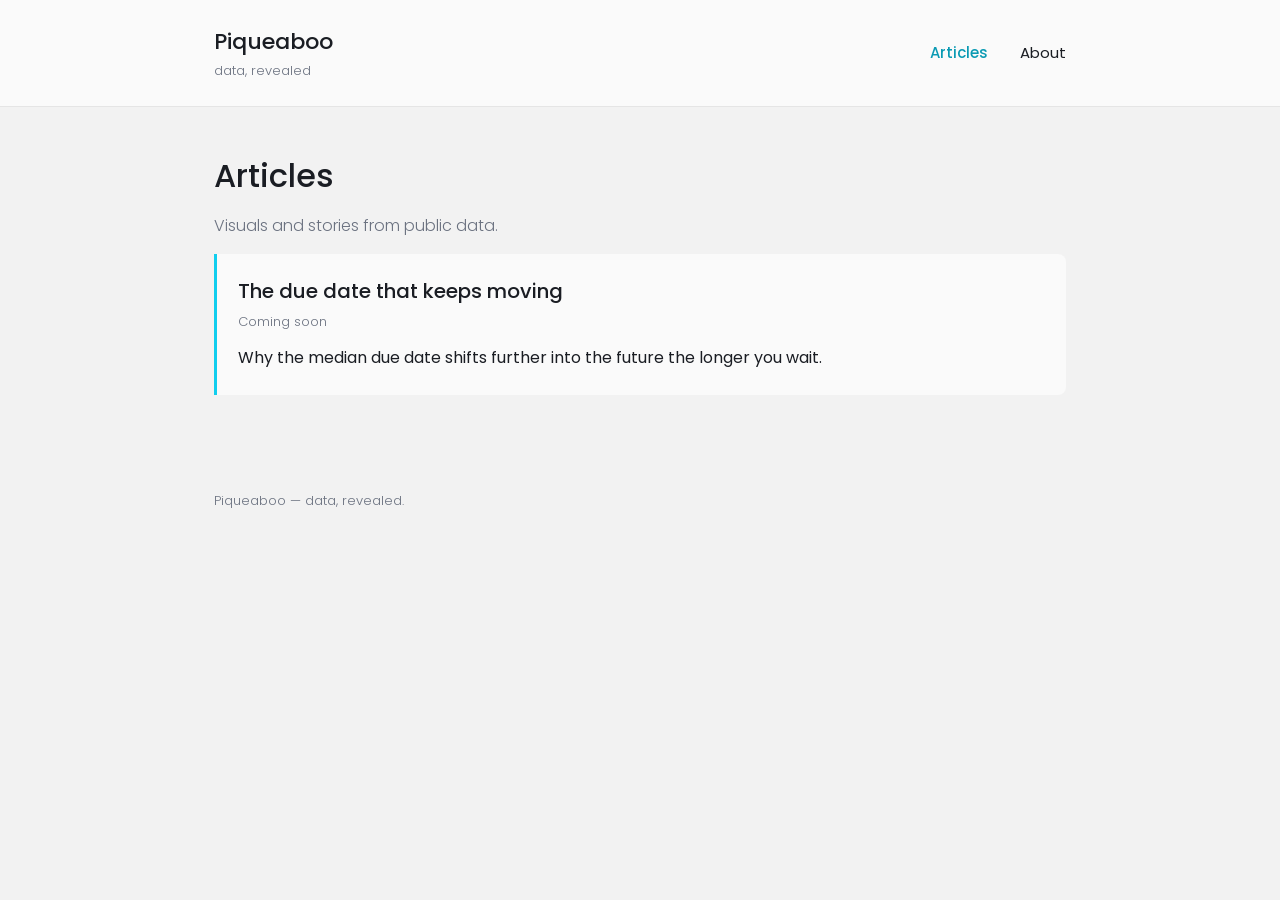
==== index.html @ 91593812 "Initial commit: Piqueaboo site scaffold" ====
<!DOCTYPE html>
<html lang="en">
<head>
  <meta charset="UTF-8">
  <meta name="viewport" content="width=device-width, initial-scale=1.0">
  <title>Piqueaboo — data, revealed</title>
  <meta name="description" content="Visuals and stories from public data.">
  <link rel="stylesheet" href="assets/css/style.css">
</head>
<body>

  <main>
    <h1>Articles</h1>
    <p class="muted">Visuals and stories from public data.</p>

    <!-- Article cards go here. Add one card per published article. -->

    <div class="card">
      <h2><a href="articles/due-date.html">The due date that keeps moving</a></h2>
      <div class="meta">Coming soon</div>
      <p>Why the median due date shifts further into the future the longer you wait.</p>
    </div>

  </main>

  <script src="assets/js/nav.js"></script>
  <script>renderNav('articles');</script>
</body>
</html>
---- assets/css/style.css ----
/* Piqueaboo — shared stylesheet
   Based on Matty's design system */

@import url('https://fonts.googleapis.com/css2?family=Poppins:wght@300;400;500&display=swap');

:root {
  --canvas: #F2F2F2;
  --surface: #FAFAFA;
  --ink: #1A1D23;
  --muted: #6B7280;
  --accent: #11CEEE;
  --accent-step: #0A9AB3;
  --positive: #CEEE11;
  --positive-step: #8AAA05;
  --negative: #EE11CE;
  --negative-step: #B8009E;
}

* {
  box-sizing: border-box;
}

html, body {
  margin: 0;
  padding: 0;
}

body {
  font-family: 'Poppins', system-ui, sans-serif;
  font-weight: 400;
  background: var(--canvas);
  color: var(--ink);
  line-height: 1.6;
}

h1, h2, h3, h4 {
  font-weight: 500;
  line-height: 1.3;
  margin: 0 0 16px 0;
}

p {
  margin: 0 0 16px 0;
}

.muted {
  color: var(--muted);
  font-weight: 300;
}

a {
  color: var(--accent-step);
  text-decoration: none;
}

a:hover {
  color: var(--accent);
  text-decoration: underline;
}

/* ---------- Top nav ---------- */

.site-header {
  background: var(--surface);
  border-bottom: 1px solid #E5E5E5;
}

.nav-inner {
  max-width: 900px;
  margin: 0 auto;
  padding: 24px 24px;
  display: flex;
  align-items: center;
  justify-content: space-between;
}

.site-title {
  font-size: 22px;
  font-weight: 500;
  color: var(--ink);
  text-decoration: none;
}

.site-title:hover {
  text-decoration: none;
  color: var(--accent-step);
}

.site-tagline {
  display: block;
  font-size: 13px;
  font-weight: 300;
  color: var(--muted);
  margin-top: 2px;
}

.nav-links {
  display: flex;
  gap: 32px;
}

.nav-links a {
  color: var(--ink);
  font-weight: 400;
  font-size: 15px;
}

.nav-links a.active {
  color: var(--accent-step);
  font-weight: 500;
}

.nav-links a:hover {
  color: var(--accent);
  text-decoration: none;
}

/* ---------- Main content ---------- */

main {
  max-width: 900px;
  margin: 0 auto;
  padding: 48px 24px;
}

/* ---------- Cards (article listing) ---------- */

.card {
  background: var(--surface);
  border-left: 3px solid var(--accent);
  border-radius: 0 8px 8px 0;
  padding: 24px 24px 24px 21px;
  margin-bottom: 24px;
}

.card h2 {
  margin-bottom: 8px;
  font-size: 20px;
}

.card h2 a {
  color: var(--ink);
}

.card h2 a:hover {
  color: var(--accent-step);
}

.card .meta {
  font-size: 13px;
  color: var(--muted);
  font-weight: 300;
  margin-bottom: 12px;
}

.card p {
  margin-bottom: 0;
  color: var(--ink);
}

/* ---------- Footer ---------- */

.site-footer {
  max-width: 900px;
  margin: 0 auto;
  padding: 24px 24px 48px 24px;
  color: var(--muted);
  font-size: 13px;
  font-weight: 300;
}

/* ---------- Responsive ---------- */

@media (max-width: 600px) {
  .nav-inner {
    flex-direction: column;
    align-items: flex-start;
    gap: 16px;
  }

  .nav-links {
    gap: 24px;
  }
}
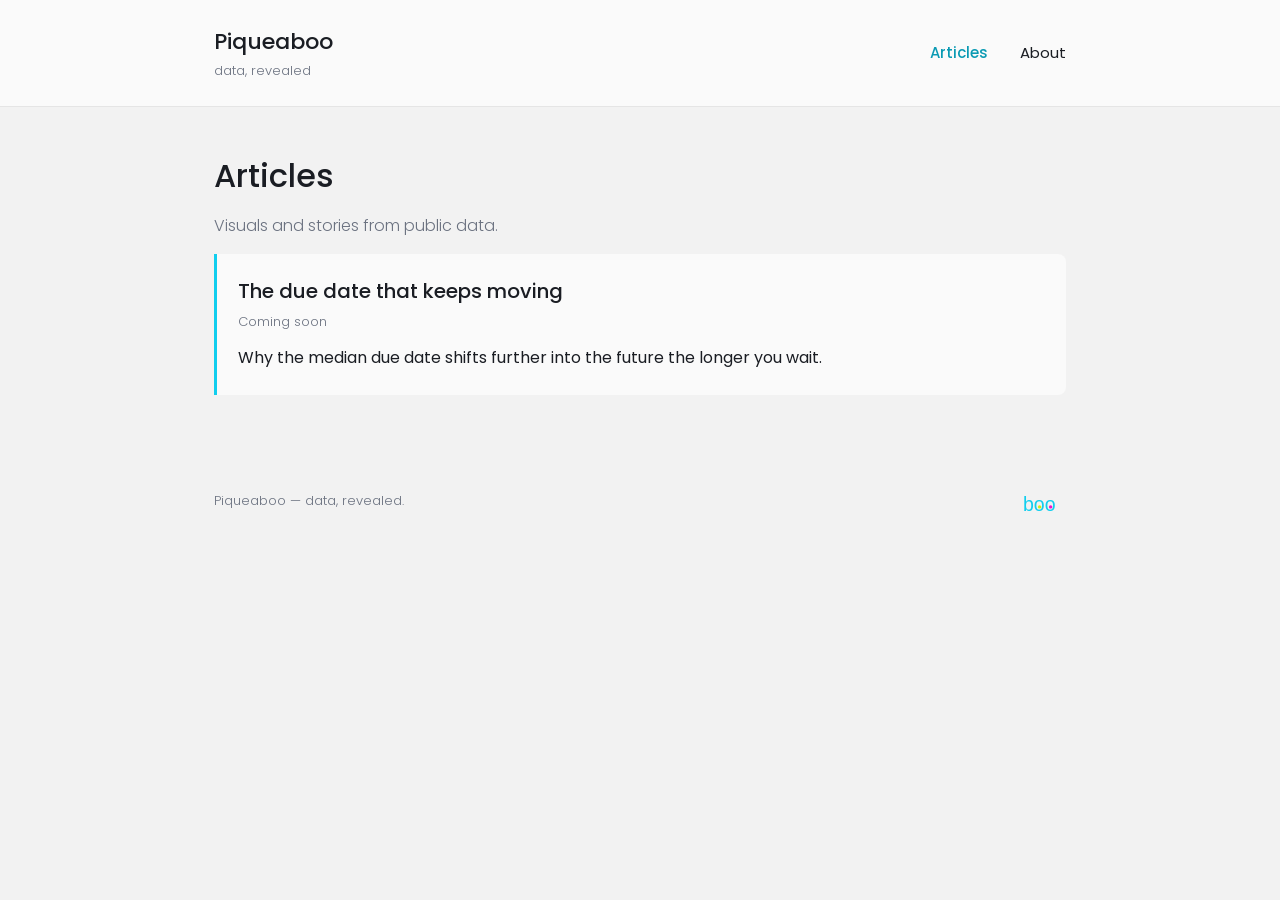
==== commit 8c05cf9d: "build 2" ====
--- a/index.html
+++ b/index.html
@@ -5,6 +5,7 @@
   <meta name="viewport" content="width=device-width, initial-scale=1.0">
   <title>Piqueaboo — data, revealed</title>
   <meta name="description" content="Visuals and stories from public data.">
+  <link rel="icon" type="image/svg+xml" href="assets/logos/piqueaboo-logo.svg">
   <link rel="stylesheet" href="assets/css/style.css">
 </head>
 <body>
--- a/assets/css/style.css
+++ b/assets/css/style.css
@@ -61,6 +61,9 @@
 /* ---------- Top nav ---------- */
 
 .site-header {
+  position: sticky;
+  top: 0;
+  z-index: 10;
   background: var(--surface);
   border-bottom: 1px solid #E5E5E5;
 }
@@ -164,9 +167,24 @@
   max-width: 900px;
   margin: 0 auto;
   padding: 24px 24px 48px 24px;
+  display: flex;
+  align-items: center;
+  justify-content: space-between;
+  gap: 16px;
   color: var(--muted);
   font-size: 13px;
   font-weight: 300;
+}
+
+.site-footer p {
+  margin: 0;
+}
+
+.footer-logo {
+  height: 22px;
+  width: auto;
+  display: block;
+  flex: none;
 }
 
 /* ---------- Responsive ---------- */
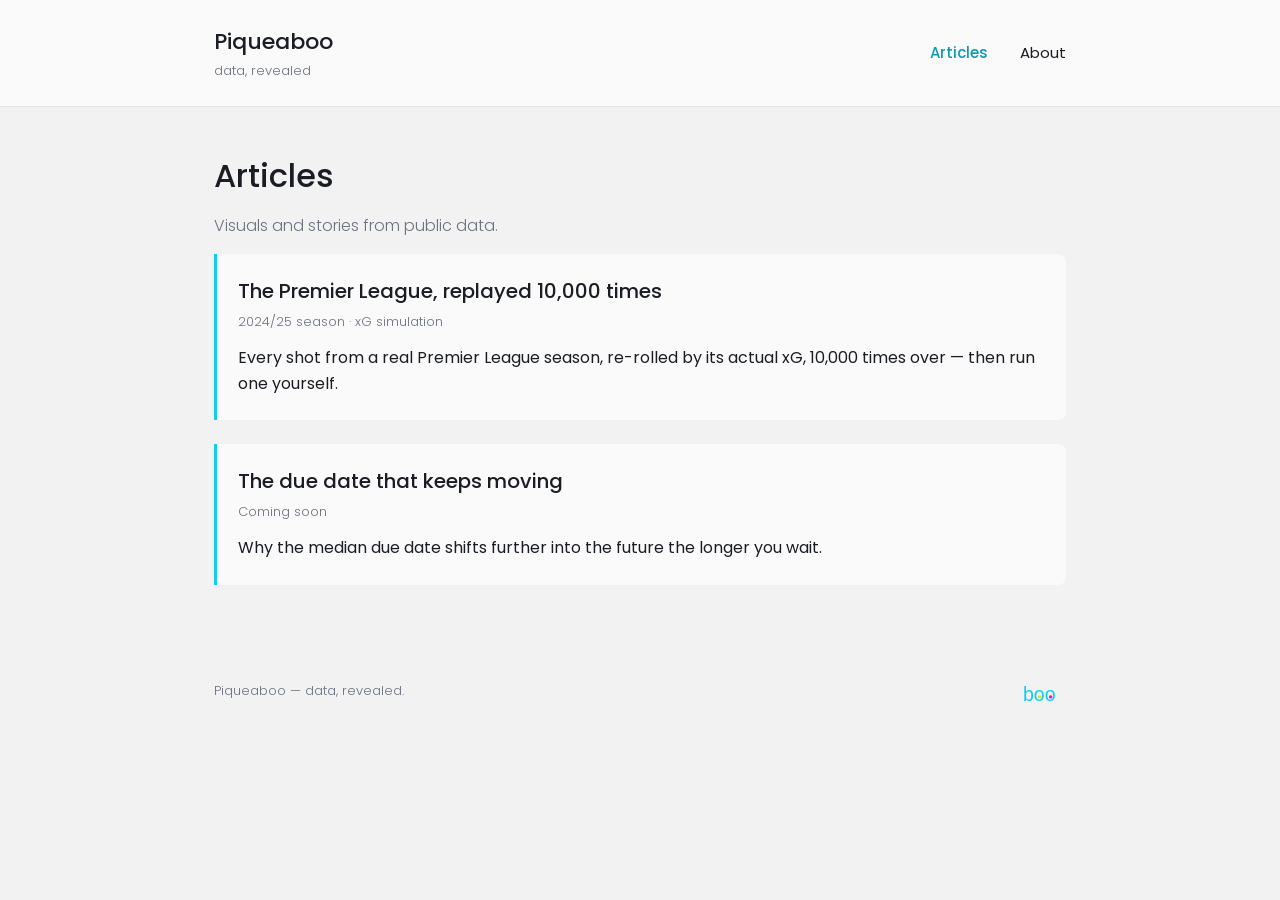
==== commit fa9dcd33: "Add xG season-simulator data pipeline and draft article - simulations/: Understat scraper (updated f" ====
--- a/index.html
+++ b/index.html
@@ -17,6 +17,12 @@
     <!-- Article cards go here. Add one card per published article. -->
 
     <div class="card">
+      <h2><a href="articles/pl-xg-simulator.html">The Premier League, replayed 10,000 times</a></h2>
+      <div class="meta">2024/25 season · xG simulation</div>
+      <p>Every shot from a real Premier League season, re-rolled by its actual xG, 10,000 times over — then run one yourself.</p>
+    </div>
+
+    <div class="card">
       <h2><a href="articles/due-date.html">The due date that keeps moving</a></h2>
       <div class="meta">Coming soon</div>
       <p>Why the median due date shifts further into the future the longer you wait.</p>
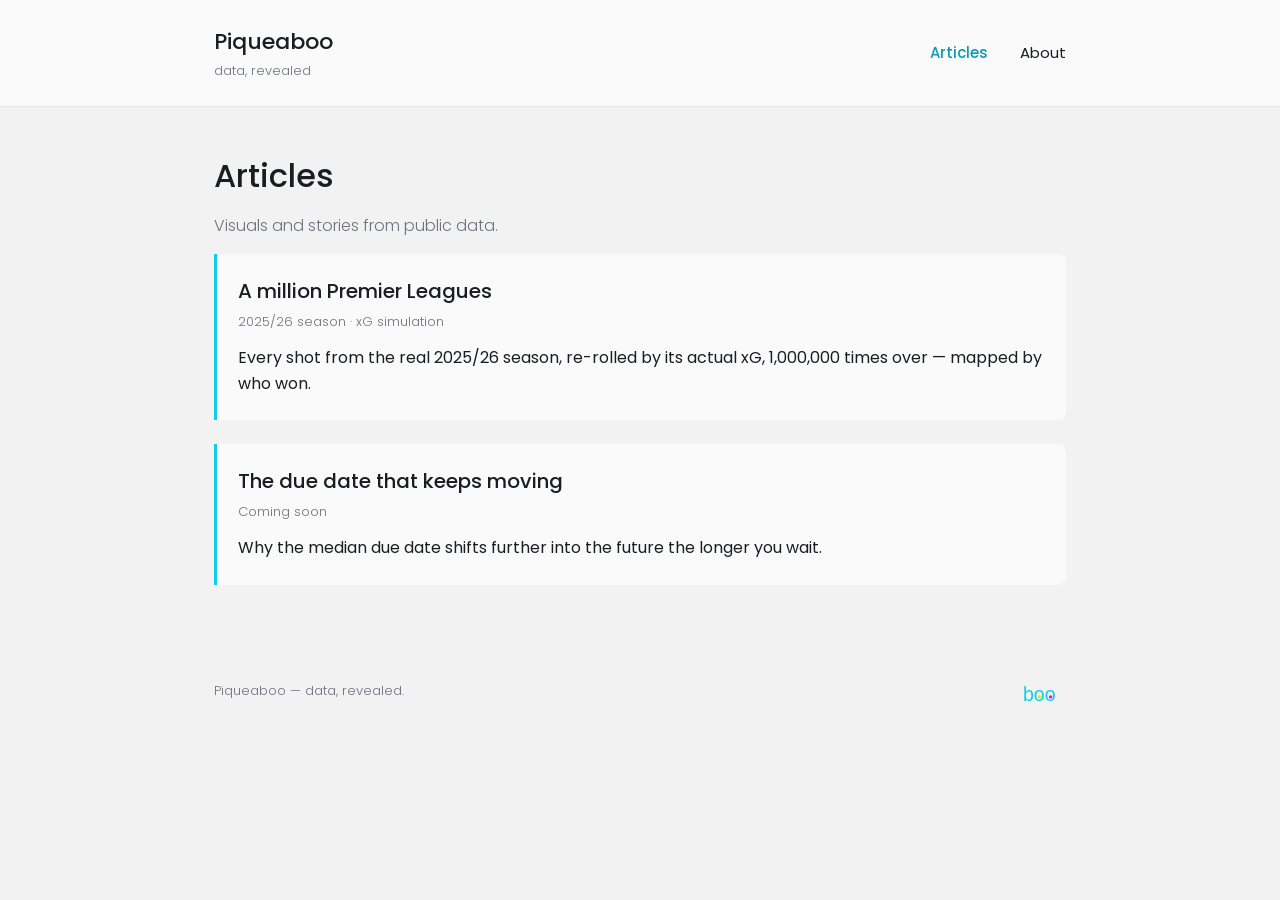
==== commit c097660e: "Replace pl-xg-simulator.html with a 1M-simulation title-race treemap New centerpiece: an area-propor" ====
--- a/index.html
+++ b/index.html
@@ -16,10 +16,12 @@
 
     <!-- Article cards go here. Add one card per published article. -->
 
+    <!-- PLACEHOLDER COPY: title/meta/description below are functional
+         placeholders pending the user's own pass — see CLAUDE.md. -->
     <div class="card">
-      <h2><a href="articles/pl-xg-simulator.html">The Premier League, replayed 10,000 times</a></h2>
-      <div class="meta">2024/25 season · xG simulation</div>
-      <p>Every shot from a real Premier League season, re-rolled by its actual xG, 10,000 times over — then run one yourself.</p>
+      <h2><a href="articles/pl-xg-simulator.html">A million Premier Leagues</a></h2>
+      <div class="meta">2025/26 season · xG simulation</div>
+      <p>Every shot from the real 2025/26 season, re-rolled by its actual xG, 1,000,000 times over — mapped by who won.</p>
     </div>
 
     <div class="card">
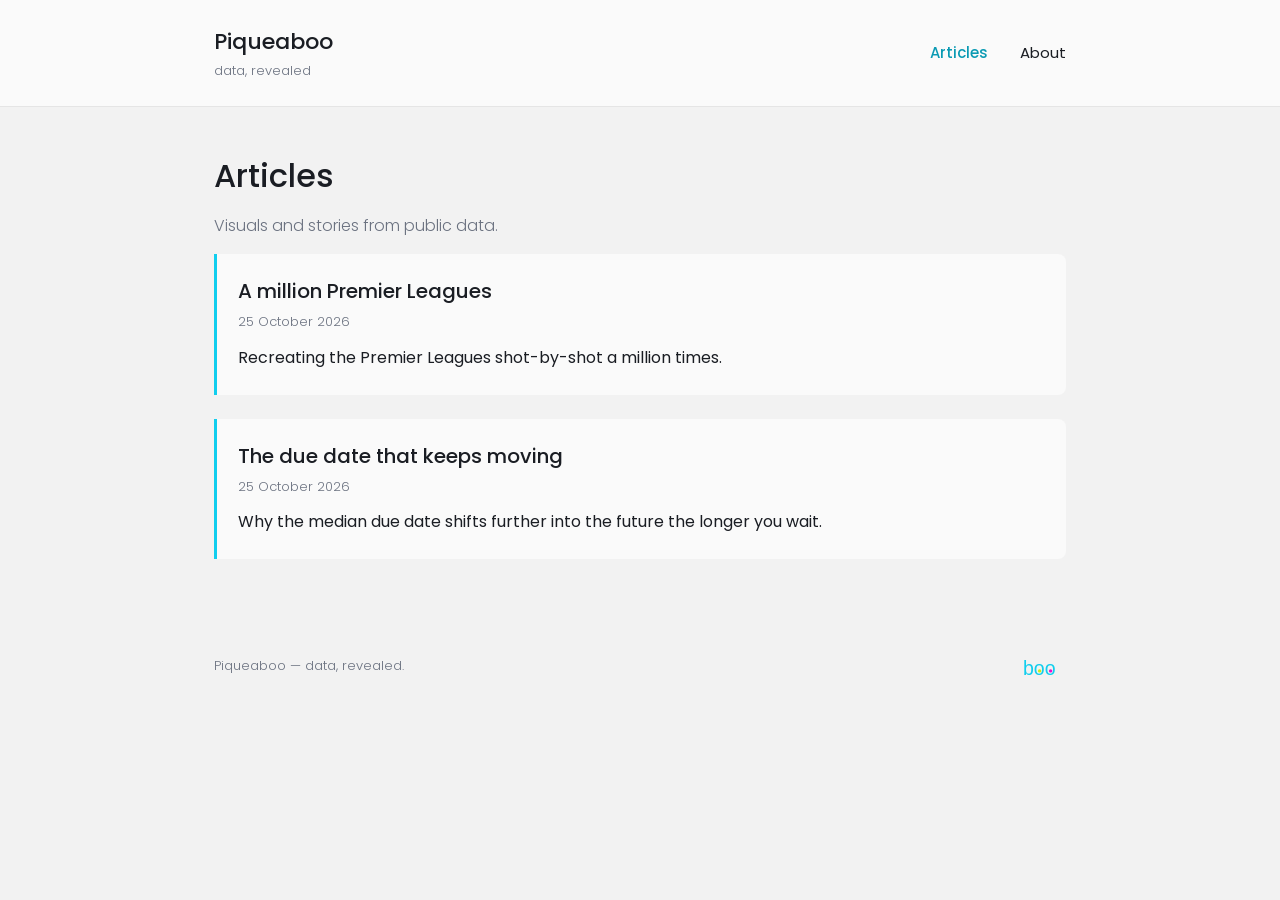
==== commit 601f6f36: "Arsenal headline, card tag rule, index cards, due-date fixes Football article: - Arsenal's headline:" ====
--- a/index.html
+++ b/index.html
@@ -16,17 +16,17 @@
 
     <!-- Article cards go here. Add one card per published article. -->
 
-    <!-- PLACEHOLDER COPY: title/meta/description below are functional
-         placeholders pending the user's own pass — see CLAUDE.md. -->
+    <!-- Each card's meta line is just the publish date, matching the
+         date shown at the top of the article itself. -->
     <div class="card">
       <h2><a href="articles/pl-xg-simulator.html">A million Premier Leagues</a></h2>
-      <div class="meta">2025/26 season · xG simulation</div>
-      <p>Every shot from the real 2025/26 season, re-rolled by its actual xG, 1,000,000 times over — mapped by who won.</p>
+      <div class="meta">25 October 2026</div>
+      <p>Recreating the Premier Leagues shot-by-shot a million times.</p>
     </div>
 
     <div class="card">
       <h2><a href="articles/due-date.html">The due date that keeps moving</a></h2>
-      <div class="meta">Coming soon</div>
+      <div class="meta">25 October 2026</div>
       <p>Why the median due date shifts further into the future the longer you wait.</p>
     </div>
 
--- a/assets/css/style.css
+++ b/assets/css/style.css
@@ -14,6 +14,33 @@
   --positive-step: #8AAA05;
   --negative: #EE11CE;
   --negative-step: #B8009E;
+  /* Static fallback for --header-h, matching .site-header's real rendered
+     height at each breakpoint (107px above 600px width, 81px at/below --
+     measured directly, not guessed). nav.js (below) sets the real,
+     JS-measured value as an inline style on this same element once it
+     runs, which always wins over this rule regardless of specificity --
+     but nav.js only runs once the *whole* page has parsed (it's injected
+     at the very end of body, deliberately, so it doesn't block anything
+     above it), meaning every position:sticky element elsewhere on a page
+     that offsets itself with var(--header-h, 0px) gets its *first*
+     layout pass with the property still unset, falling back to that
+     literal 0px -- on Chromium a later change to the custom property
+     correctly re-triggers sticky's own offset recalculation, but Safari
+     has a real, confirmed history of not reliably doing that, leaving
+     the element sticking at the stale 0px offset (and therefore behind
+     the header, which sits on top at a higher z-index) for good. Caught
+     directly on pl-xg-simulator.html's two scroll-reveal sections,
+     reported as "missing off the top... should be much lower" and
+     reproduced by forcing --header-h to 0px, which lands on this exact
+     failure. This rule means every such element has a *correct* value
+     from its very first layout pass instead, so there's nothing for
+     Safari to fail to pick up later even if nav.js's own refinement
+     never lands. */
+  --header-h: 107px;
+}
+
+@media (max-width: 600px) {
+  :root { --header-h: 81px; }
 }
 
 * {
@@ -191,12 +218,24 @@
 
 @media (max-width: 600px) {
   .nav-inner {
-    flex-direction: column;
+    padding: 16px 20px;
     align-items: flex-start;
+  }
+
+  .site-title {
+    font-size: 18px;
+  }
+
+  .site-tagline {
+    font-size: 11px;
+  }
+
+  .nav-links {
     gap: 16px;
-  }
-
-  .nav-links {
-    gap: 24px;
-  }
-}
+    padding-top: 3px; /* optically align with the title's baseline, not the taller tagline stack below it */
+  }
+
+  .nav-links a {
+    font-size: 14px;
+  }
+}
